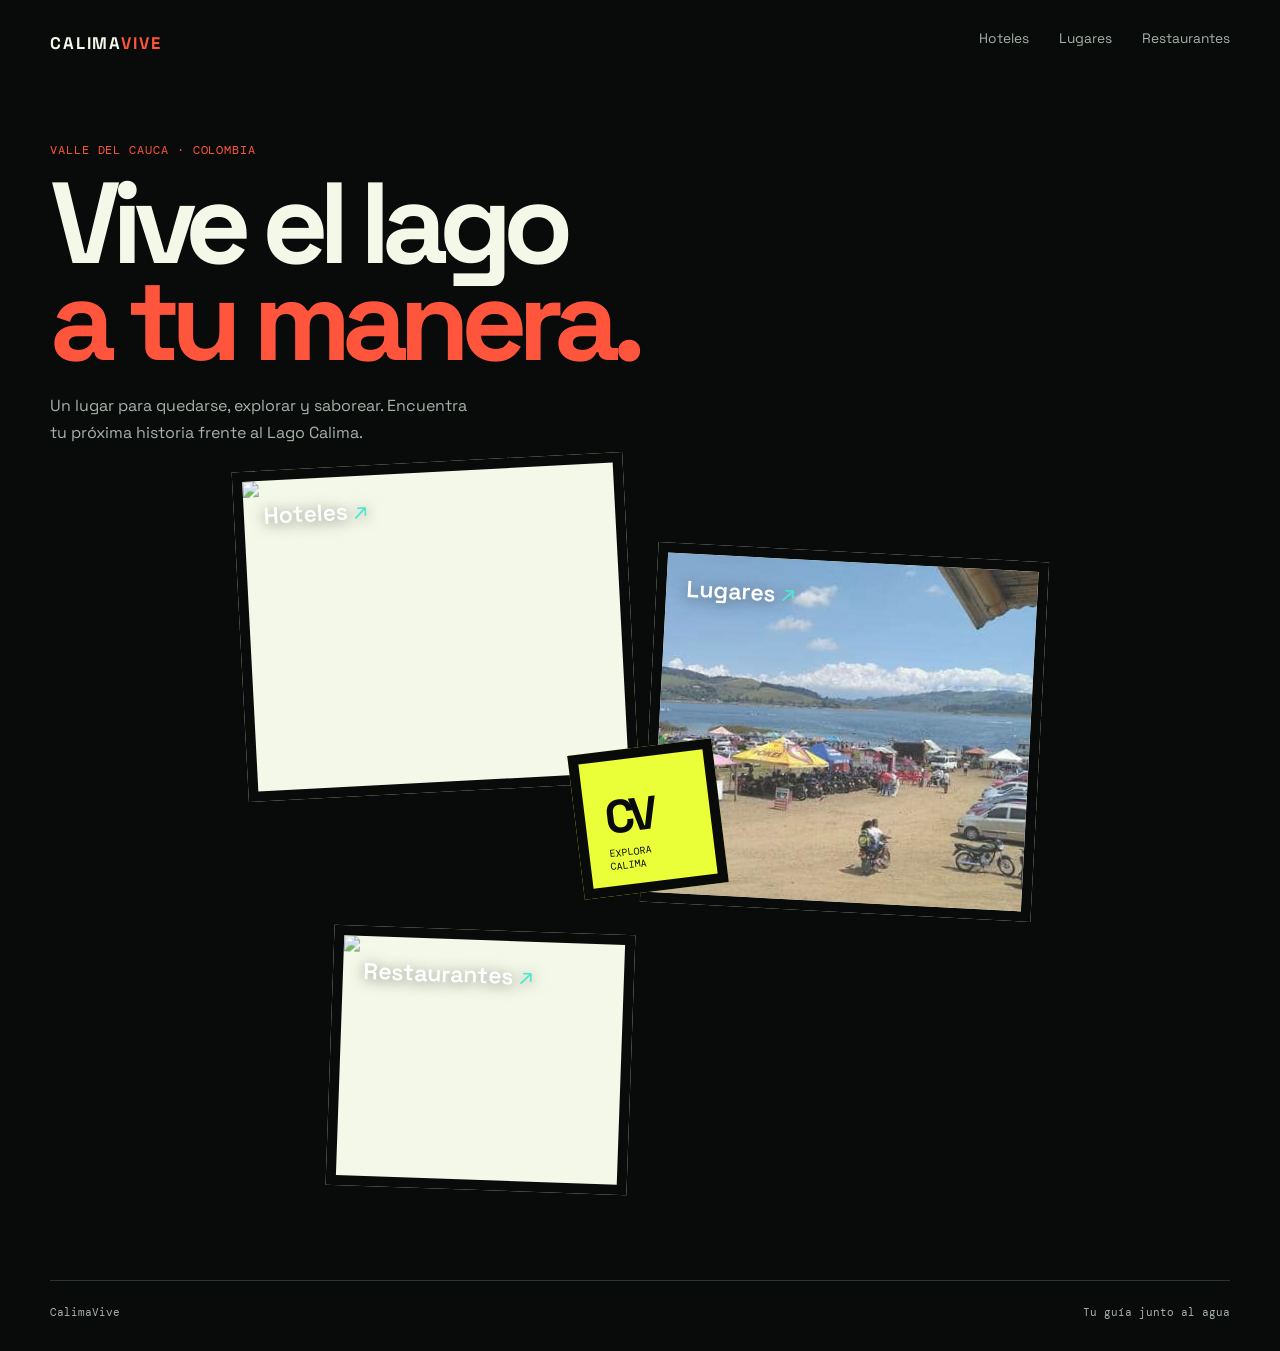
==== index.html @ 0e73f917 "Pagina inicial" ====
<!DOCTYPE html>
<html lang="es">
<head>
    <meta charset="UTF-8">
    <meta name="viewport" content="width=device-width, initial-scale=1.0">
    <meta name="description" content="CalimaVive: descubre hoteles, lugares y restaurantes junto al Lago Calima.">
    <title>CalimaVive | Descubre el Lago Calima</title>
    <link rel="stylesheet" href="style.css">
</head>
<body class="home-page">
    <header class="site-header">
        <a class="brand" href="index.html" aria-label="CalimaVive inicio">CALIMA<span>VIVE</span></a>
        <nav class="main-nav" aria-label="Navegación principal">
            <a href="hoteles.html">Hoteles</a>
            <a href="lugares.html">Lugares</a>
            <a href="restaurantes.html">Restaurantes</a>
        </nav>
    </header>

    <main class="welcome">
        <div class="welcome-copy">
            <p class="eyebrow">Valle del Cauca · Colombia</p>
            <h1>Vive el lago<br><em>a tu manera.</em></h1>
            <p class="welcome-text">Un lugar para quedarse, explorar y saborear. Encuentra tu próxima historia frente al Lago Calima.</p>
        </div>

        <section class="destination-grid" aria-label="Explora CalimaVive">
            <a class="destination destination-hotel" href="hoteles.html">
                <img src="https://imgcy.trivago.com/c_fill,d_dummy.jpeg,e_sharpen:60,f_auto,h_267,q_40,w_400/partner-images/6a/3b/96b383e2781d144eba5a5761ccabe4bc87c95b00f954ef5b6421c0206af5.jpeg" alt="Habitación de hotel con vista al paisaje">
                <span class="destination-name">Hoteles <b>↗</b></span>
            </a>
            <a class="destination destination-lake" href="lugares.html">
                <img src="img/lago calima.jpg" alt="Paisaje del Lago Calima">
                <span class="destination-name">Lugares <b>↗</b></span>
            </a>
            <a class="destination destination-food" href="restaurantes.html">
                <img src="https://images.unsplash.com/photo-1515003197210-e0cd71810b5f?auto=format&fit=crop&w=900&q=85" alt="Plato de comida servido en un restaurante">
                <span class="destination-name">Restaurantes <b>↗</b></span>
            </a>
            <div class="center-mark" aria-hidden="true"><span>CV</span><small>explora<br>calima</small></div>
        </section>
    </main>

    <footer class="site-footer"><span>CalimaVive</span><span>Tu guía junto al agua</span></footer>
</body>
</html>
---- style.css ----
@import url('https://fonts.googleapis.com/css2?family=DM+Mono:wght@400;500&family=Space+Grotesk:wght@400;500;600;700&display=swap');

:root {
    --ink: #f4f8e8;
    --muted: #a6b1a8;
    --paper: #080b0a;
    --card: #121816;
    --lime: #eaff38;
    --coral: #ff553d;
    --cyan: #4ee7d1;
    --line: #29352f;
    --mono: 'DM Mono', monospace;
    --display: 'Space Grotesk', sans-serif;
}

* { box-sizing: border-box; }
body { margin: 0; color: var(--ink); background: var(--paper); font-family: var(--display); }
a { color: inherit; text-decoration: none; }
img { display: block; width: 100%; }
.site-header, .site-footer { width: min(1180px, calc(100% - 56px)); margin: 0 auto; display: flex; align-items: center; justify-content: space-between; }
.site-header { padding: 29px 0; }
.brand { font-size: 1.05rem; font-weight: 700; letter-spacing: .11em; }
.brand span { color: var(--coral); }
.main-nav { display: flex; gap: 30px; font-size: .86rem; }
.main-nav a { color: var(--muted); padding-bottom: 7px; border-bottom: 2px solid transparent; }
.main-nav a:hover, .main-nav .active { color: var(--ink); border-color: var(--coral); }
.eyebrow { margin: 0 0 18px; color: var(--coral); font: .72rem var(--mono); letter-spacing: .08em; text-transform: uppercase; }

.welcome { width: min(1180px, calc(100% - 56px)); margin: 0 auto; padding: 58px 0 90px; }
.welcome-copy { max-width: 650px; position: relative; z-index: 2; }
h1 { margin: 0 0 22px; font-size: clamp(4.2rem, 9vw, 8.2rem); line-height: .84; letter-spacing: -.08em; }
h1 em { color: var(--coral); font-style: normal; }
.welcome-text, .page-heading > p:last-child { max-width: 420px; color: var(--muted); line-height: 1.7; }
.destination-grid { width: min(800px, 100%); min-height: 530px; margin: 12px auto 0; position: relative; display: grid; grid-template-columns: repeat(2, 1fr); gap: 18px; }
.destination { position: relative; overflow: hidden; border: 10px solid var(--paper); background: var(--ink); transition: transform .3s ease; }
.destination:hover { transform: translateY(-8px) rotate(1deg); }
.destination img { height: 100%; min-height: 250px; object-fit: cover; opacity: .82; transition: transform .5s ease, opacity .3s ease; }
.destination:hover img { transform: scale(1.06); opacity: .96; }
.destination-hotel { height: 330px; transform: rotate(-3deg); }
.destination-lake { height: 360px; margin-top: 90px; transform: rotate(3deg); }
.destination-food { height: 260px; margin-left: 90px; transform: rotate(2deg); }
.destination-name { position: absolute; top: 20px; left: 20px; color: #fff; font-size: 1.45rem; font-weight: 600; text-shadow: 0 2px 14px #17211f88; }
.destination-name b { color: var(--cyan); font-weight: 400; }
.center-mark { position: absolute; top: 49%; left: 51%; width: 145px; height: 145px; padding: 26px 20px; display: flex; flex-direction: column; justify-content: space-between; background: var(--lime); border: 10px solid var(--paper); color: #080b0a; transform: translate(-50%, -50%) rotate(-7deg); z-index: 3; }
.center-mark span { font-size: 2.9rem; font-weight: 700; letter-spacing: -.12em; }
.center-mark small { font: .62rem var(--mono); text-transform: uppercase; }

.catalog-page { width: min(1180px, calc(100% - 56px)); margin: 0 auto; padding: 65px 0 100px; }
.page-heading { margin-bottom: 65px; }
.page-heading h1 { font-size: clamp(3.8rem, 8vw, 7.2rem); }
.listing-grid { display: grid; grid-template-columns: repeat(2, 1fr); gap: 18px; }
.listing-card { background: var(--card); border: 1px solid var(--line); }
.listing-card img { height: 280px; object-fit: cover; }
.listing-card > div { padding: 26px; }
.listing-type { color: var(--coral); font: .7rem var(--mono); text-transform: uppercase; }
.listing-card h2 { margin: 16px 0 10px; font-size: 1.7rem; letter-spacing: -.05em; }
.listing-card p { min-height: 50px; margin: 0 0 22px; color: var(--muted); line-height: 1.55; }
.listing-card strong { font: .72rem var(--mono); }
.site-footer { padding: 24px 0 32px; border-top: 1px solid var(--line); color: var(--muted); font: .7rem var(--mono); }
.site-footer a:hover { color: var(--coral); }

@media (max-width: 700px) {
    .site-header, .site-footer, .welcome, .catalog-page { width: min(100% - 32px, 520px); }
    .site-header { align-items: flex-start; gap: 22px; flex-direction: column; padding: 22px 0; }
    .main-nav { width: 100%; justify-content: space-between; gap: 8px; }
    .welcome { padding: 42px 0 65px; }
    h1 { font-size: clamp(4rem, 18vw, 6rem); }
    .destination-grid { min-height: 455px; gap: 8px; margin-top: 36px; }
    .destination { border-width: 6px; }
    .destination img { min-height: 180px; }
    .destination-hotel { height: 270px; }
    .destination-lake { height: 290px; margin-top: 70px; }
    .destination-food { height: 205px; margin-left: 45px; }
    .destination-name { top: 12px; left: 12px; font-size: 1rem; }
    .center-mark { width: 105px; height: 105px; padding: 17px 13px; border-width: 6px; }
    .center-mark span { font-size: 2.1rem; }
    .center-mark small { font-size: .5rem; }
    .catalog-page { padding: 45px 0 70px; }
    .page-heading { margin-bottom: 42px; }
    .page-heading h1 { font-size: clamp(3.5rem, 17vw, 5.2rem); }
    .listing-grid { grid-template-columns: 1fr; }
    .listing-card img { height: 230px; }
    .site-footer { align-items: flex-start; gap: 15px; flex-direction: column; }
}
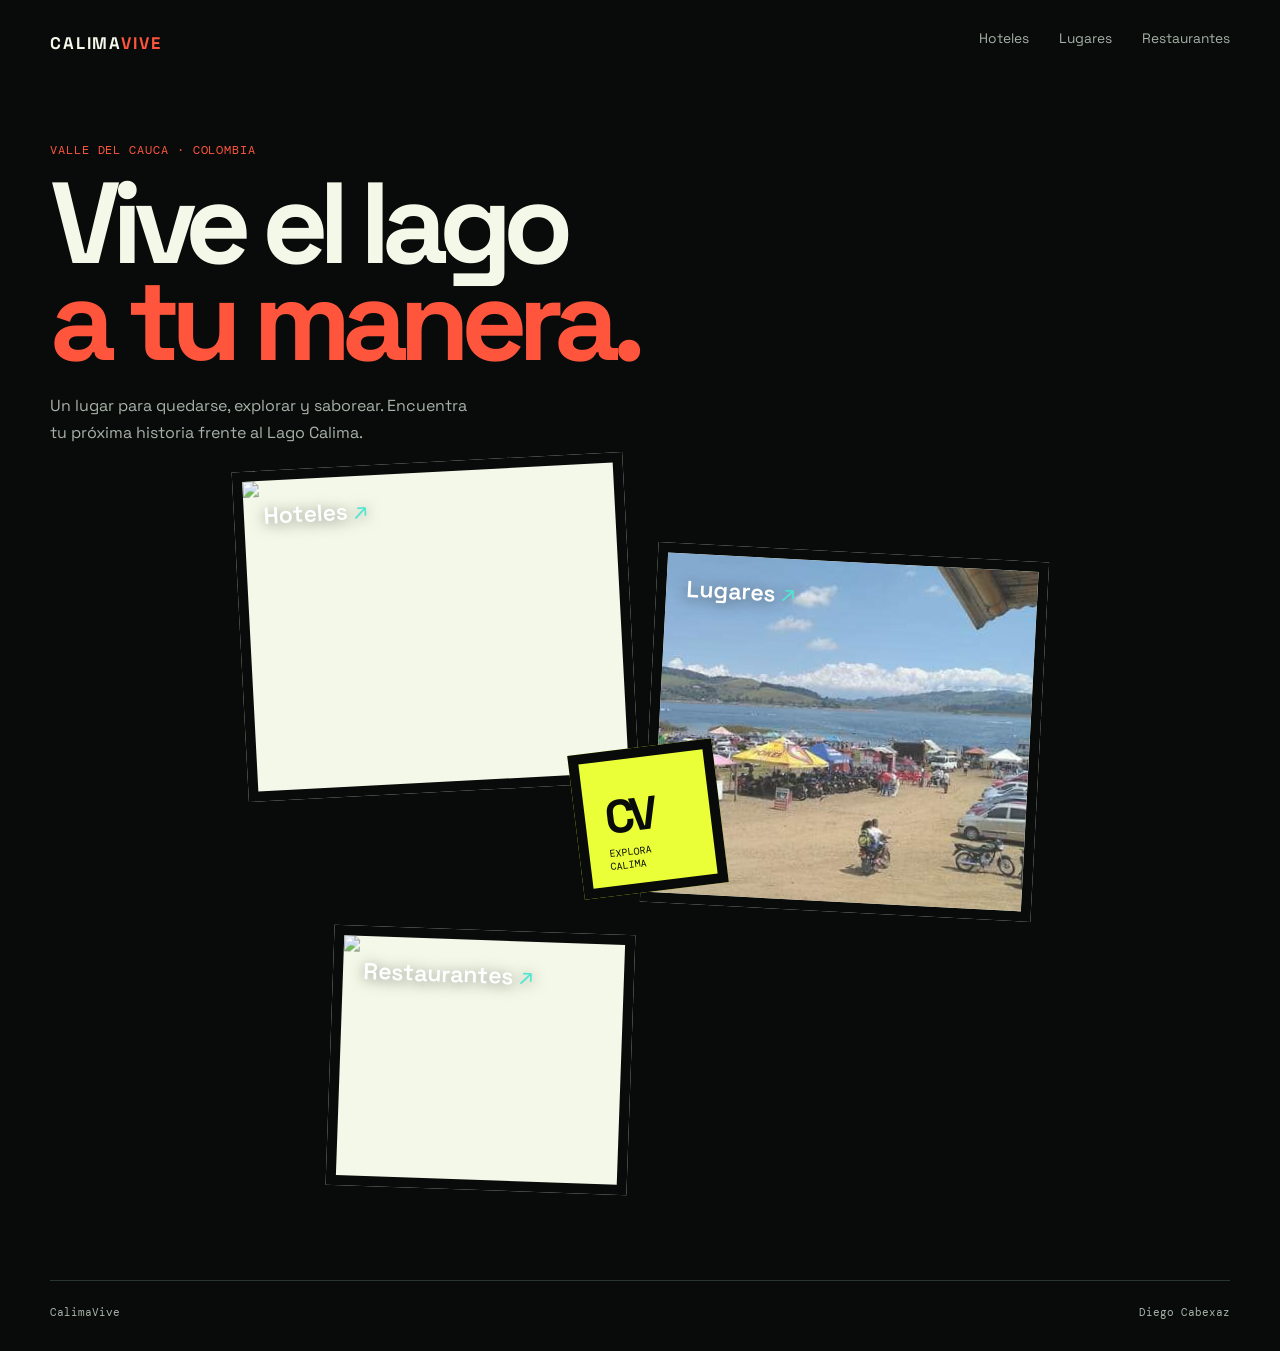
==== commit 93fe8c1b: "Modificacion de piede pagina" ====
--- a/index.html
+++ b/index.html
@@ -41,6 +41,6 @@
         </section>
     </main>
 
-    <footer class="site-footer"><span>CalimaVive</span><span>Tu guía junto al agua</span></footer>
+    <footer class="site-footer"><span>CalimaVive</span><span>Diego Cabexaz</span></footer>
 </body>
 </html>
